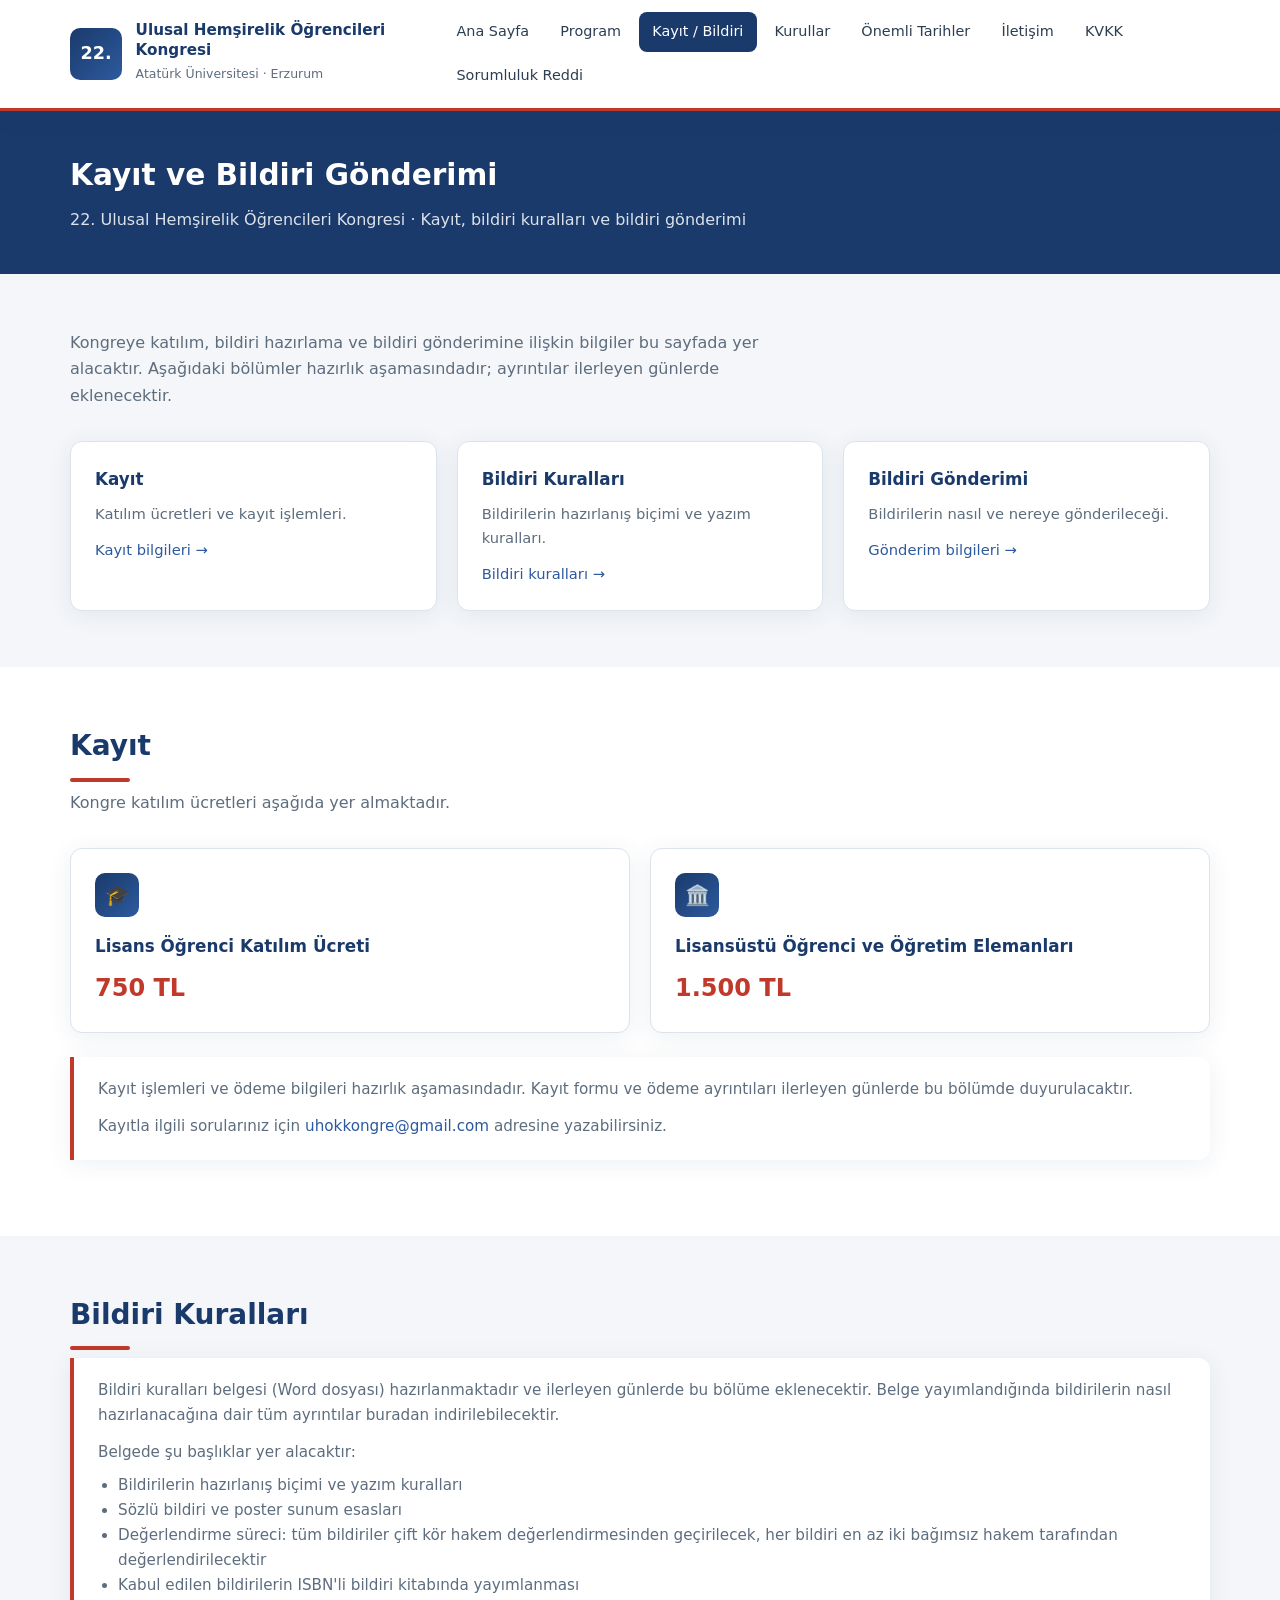
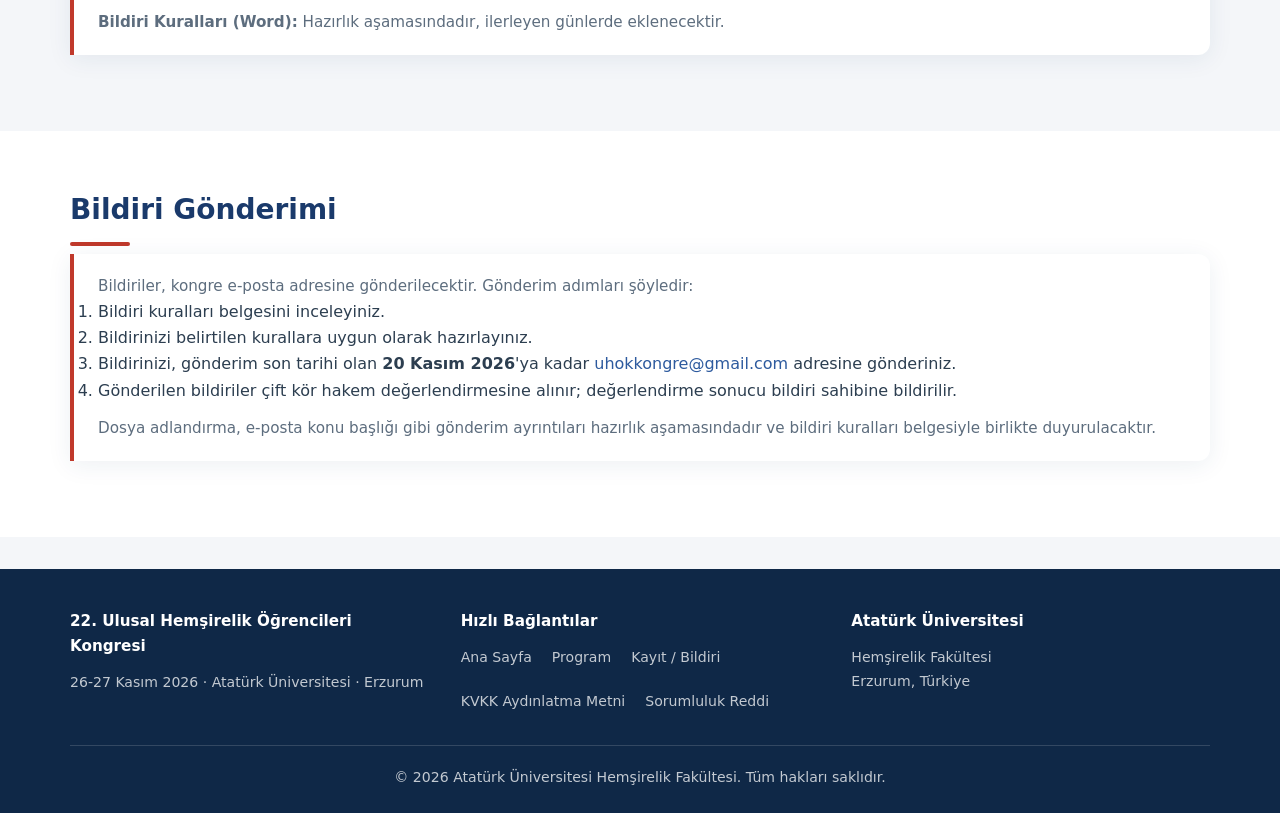
==== 22-ulusal-ogrenci-hemsireler-kongresi/kayit-bildiri.html @ 5950f850 "Add files via upload" ====
<!DOCTYPE html>
<html lang="tr">
<head>
  <meta charset="UTF-8">
  <meta name="viewport" content="width=device-width, initial-scale=1.0">
  <meta name="description" content="22. Ulusal Hemşirelik Öğrencileri Kongresi kayıt, bildiri kuralları ve bildiri gönderimi bilgileri">
  <title>Kayıt ve Bildiri Gönderimi — 22. Ulusal Hemşirelik Öğrencileri Kongresi</title>
  <link rel="stylesheet" href="css/style.css">
</head>
<body>

  <header class="site-header">
    <div class="container header-inner">
      <a href="index.html" class="logo-block">
        <div class="logo-icon">22.</div>
        <div class="logo-text">
          <strong>Ulusal Hemşirelik Öğrencileri Kongresi</strong>
          <span>Atatürk Üniversitesi · Erzurum</span>
        </div>
      </a>
      <button class="menu-toggle" aria-label="Menü">☰</button>
      <nav class="main-nav">
        <ul>
          <li><a href="index.html">Ana Sayfa</a></li>
          <li><a href="program.html">Program</a></li>
          <li><a href="kayit-bildiri.html">Kayıt / Bildiri</a></li>
          <li><a href="kurullar.html">Kurullar</a></li>
          <li><a href="index.html#tarihler">Önemli Tarihler</a></li>
          <li><a href="index.html#iletisim">İletişim</a></li>
          <li><a href="kvkk.html">KVKK</a></li>
          <li><a href="sorumluluk-reddi.html">Sorumluluk Reddi</a></li>
        </ul>
      </nav>
    </div>
  </header>

  <div class="page-header">
    <div class="container">
      <h1>Kayıt ve Bildiri Gönderimi</h1>
      <p>22. Ulusal Hemşirelik Öğrencileri Kongresi · Kayıt, bildiri kuralları ve bildiri gönderimi</p>
    </div>
  </div>

  <section>
    <div class="container">
      <p class="section-lead">
        Kongreye katılım, bildiri hazırlama ve bildiri gönderimine ilişkin bilgiler bu sayfada yer alacaktır. Aşağıdaki bölümler hazırlık aşamasındadır; ayrıntılar ilerleyen günlerde eklenecektir.
      </p>
      <div class="cards-grid">
        <div class="card">
          <h3>Kayıt</h3>
          <p>Katılım ücretleri ve kayıt işlemleri.</p>
          <p style="margin-top: 0.75rem;"><a href="#kayit">Kayıt bilgileri →</a></p>
        </div>
        <div class="card">
          <h3>Bildiri Kuralları</h3>
          <p>Bildirilerin hazırlanış biçimi ve yazım kuralları.</p>
          <p style="margin-top: 0.75rem;"><a href="#bildiri-kurallari">Bildiri kuralları →</a></p>
        </div>
        <div class="card">
          <h3>Bildiri Gönderimi</h3>
          <p>Bildirilerin nasıl ve nereye gönderileceği.</p>
          <p style="margin-top: 0.75rem;"><a href="#bildiri-gonderimi">Gönderim bilgileri →</a></p>
        </div>
      </div>
    </div>
  </section>

  <section id="kayit" class="bg-white">
    <div class="container">
      <h2 class="section-title">Kayıt</h2>
      <p class="section-lead">Kongre katılım ücretleri aşağıda yer almaktadır.</p>
      <div class="cards-grid">
        <div class="card">
          <div class="card-icon">🎓</div>
          <h3>Lisans Öğrenci Katılım Ücreti</h3>
          <p><strong style="color: var(--accent); font-size: 1.5rem;">750 TL</strong></p>
        </div>
        <div class="card">
          <div class="card-icon">🏛️</div>
          <h3>Lisansüstü Öğrenci ve Öğretim Elemanları</h3>
          <p><strong style="color: var(--accent); font-size: 1.5rem;">1.500 TL</strong></p>
        </div>
      </div>
      <div class="info-box" style="margin-top: 1.5rem;">
        <p>
          Kayıt işlemleri ve ödeme bilgileri hazırlık aşamasındadır. Kayıt formu ve ödeme ayrıntıları ilerleyen günlerde bu bölümde duyurulacaktır.
        </p>
        <p style="margin-top: 0.75rem;">
          Kayıtla ilgili sorularınız için <a href="mailto:uhokkongre@gmail.com">uhokkongre@gmail.com</a> adresine yazabilirsiniz.
        </p>
      </div>
    </div>
  </section>

  <section id="bildiri-kurallari">
    <div class="container">
      <h2 class="section-title">Bildiri Kuralları</h2>
      <div class="info-box">
        <p>
          Bildiri kuralları belgesi (Word dosyası) hazırlanmaktadır ve ilerleyen günlerde bu bölüme eklenecektir. Belge yayımlandığında bildirilerin nasıl hazırlanacağına dair tüm ayrıntılar buradan indirilebilecektir.
        </p>
        <p style="margin-top: 0.75rem;">Belgede şu başlıklar yer alacaktır:</p>
        <ul>
          <li>Bildirilerin hazırlanış biçimi ve yazım kuralları</li>
          <li>Sözlü bildiri ve poster sunum esasları</li>
          <li>Değerlendirme süreci: tüm bildiriler çift kör hakem değerlendirmesinden geçirilecek, her bildiri en az iki bağımsız hakem tarafından değerlendirilecektir</li>
          <li>Kabul edilen bildirilerin ISBN'li bildiri kitabında yayımlanması</li>
        </ul>
        <p style="margin-top: 0.75rem;"><strong>Bildiri Kuralları (Word):</strong> Hazırlık aşamasındadır, ilerleyen günlerde eklenecektir.</p>
      </div>
    </div>
  </section>

  <section id="bildiri-gonderimi" class="bg-white">
    <div class="container">
      <h2 class="section-title">Bildiri Gönderimi</h2>
      <div class="info-box">
        <p>Bildiriler, kongre e-posta adresine gönderilecektir. Gönderim adımları şöyledir:</p>
        <ol>
          <li>Bildiri kuralları belgesini inceleyiniz.</li>
          <li>Bildirinizi belirtilen kurallara uygun olarak hazırlayınız.</li>
          <li>Bildirinizi, gönderim son tarihi olan <strong>20 Kasım 2026</strong>'ya kadar <a href="mailto:uhokkongre@gmail.com">uhokkongre@gmail.com</a> adresine gönderiniz.</li>
          <li>Gönderilen bildiriler çift kör hakem değerlendirmesine alınır; değerlendirme sonucu bildiri sahibine bildirilir.</li>
        </ol>
        <p style="margin-top: 0.75rem;">
          Dosya adlandırma, e-posta konu başlığı gibi gönderim ayrıntıları hazırlık aşamasındadır ve bildiri kuralları belgesiyle birlikte duyurulacaktır.
        </p>
      </div>
    </div>
  </section>

  <footer class="site-footer">
    <div class="container">
      <div class="footer-grid">
        <div>
          <h4>22. Ulusal Hemşirelik Öğrencileri Kongresi</h4>
          <p>26-27 Kasım 2026 · Atatürk Üniversitesi · Erzurum</p>
        </div>
        <div>
          <h4>Hızlı Bağlantılar</h4>
          <div class="footer-links">
            <a href="index.html">Ana Sayfa</a>
            <a href="program.html">Program</a>
            <a href="kayit-bildiri.html">Kayıt / Bildiri</a>
            <a href="kvkk.html">KVKK Aydınlatma Metni</a>
            <a href="sorumluluk-reddi.html">Sorumluluk Reddi</a>
          </div>
        </div>
        <div>
          <h4>Atatürk Üniversitesi</h4>
          <p>Hemşirelik Fakültesi</p>
          <p>Erzurum, Türkiye</p>
        </div>
      </div>
      <div class="footer-bottom">
        <p>&copy; 2026 Atatürk Üniversitesi Hemşirelik Fakültesi. Tüm hakları saklıdır.</p>
      </div>
    </div>
  </footer>

  <script src="js/main.js"></script>
</body>
</html>
---- 22-ulusal-ogrenci-hemsireler-kongresi/css/style.css ----
:root {
  --primary: #1a3a6b;
  --primary-light: #2d5a9e;
  --accent: #c0392b;
  --accent-soft: #e74c3c;
  --bg: #f4f6f9;
  --white: #ffffff;
  --text: #2c3e50;
  --text-muted: #5d6d7e;
  --border: #dde3ea;
  --shadow: 0 4px 24px rgba(26, 58, 107, 0.08);
  --radius: 12px;
  --font: "Segoe UI", system-ui, -apple-system, sans-serif;
}

*,
*::before,
*::after {
  box-sizing: border-box;
  margin: 0;
  padding: 0;
}

html {
  scroll-behavior: smooth;
}

body {
  font-family: var(--font);
  color: var(--text);
  background: var(--bg);
  line-height: 1.65;
}

a {
  color: var(--primary-light);
  text-decoration: none;
}

a:hover {
  text-decoration: underline;
}

img {
  max-width: 100%;
  height: auto;
}

.container {
  width: min(1140px, 92%);
  margin: 0 auto;
}

/* Header */
.site-header {
  background: var(--white);
  border-bottom: 3px solid var(--accent);
  position: sticky;
  top: 0;
  z-index: 100;
  box-shadow: var(--shadow);
}

.header-inner {
  display: flex;
  align-items: center;
  justify-content: space-between;
  padding: 0.75rem 0;
  gap: 1rem;
}

.logo-block {
  display: flex;
  align-items: center;
  gap: 0.85rem;
  text-decoration: none;
  color: inherit;
}

.logo-block:hover {
  text-decoration: none;
}

.logo-icon {
  width: 52px;
  height: 52px;
  background: linear-gradient(135deg, var(--primary), var(--primary-light));
  border-radius: 10px;
  display: flex;
  align-items: center;
  justify-content: center;
  color: white;
  font-weight: 800;
  font-size: 1.1rem;
  flex-shrink: 0;
}

.logo-text strong {
  display: block;
  font-size: 0.95rem;
  color: var(--primary);
  line-height: 1.3;
}

.logo-text span {
  font-size: 0.78rem;
  color: var(--text-muted);
}

.main-nav ul {
  display: flex;
  list-style: none;
  gap: 0.25rem;
  flex-wrap: wrap;
}

.main-nav a {
  display: block;
  padding: 0.5rem 0.85rem;
  color: var(--text);
  font-size: 0.9rem;
  font-weight: 500;
  border-radius: 8px;
  text-decoration: none;
  transition: background 0.2s, color 0.2s;
}

.main-nav a:hover,
.main-nav a.active {
  background: var(--primary);
  color: var(--white);
  text-decoration: none;
}

.menu-toggle {
  display: none;
  background: none;
  border: 2px solid var(--primary);
  color: var(--primary);
  padding: 0.4rem 0.75rem;
  border-radius: 8px;
  cursor: pointer;
  font-size: 1.1rem;
}

/* Hero */
.hero {
  background: linear-gradient(135deg, var(--primary) 0%, #0f2847 60%, var(--primary-light) 100%);
  color: var(--white);
  padding: 4rem 0 3.5rem;
  position: relative;
  overflow: hidden;
}

.hero::after {
  content: "";
  position: absolute;
  inset: 0;
  background: url("data:image/svg+xml,%3Csvg width='60' height='60' viewBox='0 0 60 60' xmlns='http://www.w3.org/2000/svg'%3E%3Cg fill='none' fill-rule='evenodd'%3E%3Cg fill='%23ffffff' fill-opacity='0.04'%3E%3Cpath d='M36 34v-4h-2v4h-4v2h4v4h2v-4h4v-2h-4zm0-30V0h-2v4h-4v2h4v4h2V6h4V4h-4zM6 34v-4H4v4H0v2h4v4h2v-4h4v-2H6zM6 4V0H4v4H0v2h4v4h2V6h4V4H6z'/%3E%3C/g%3E%3C/g%3E%3C/svg%3E");
  pointer-events: none;
}

.hero .container {
  position: relative;
  z-index: 1;
}

.hero-badge {
  display: inline-block;
  background: rgba(255, 255, 255, 0.15);
  border: 1px solid rgba(255, 255, 255, 0.3);
  padding: 0.35rem 1rem;
  border-radius: 999px;
  font-size: 0.85rem;
  margin-bottom: 1.25rem;
}

.hero h1 {
  font-size: clamp(1.75rem, 4vw, 2.75rem);
  line-height: 1.25;
  margin-bottom: 1rem;
  max-width: 800px;
}

.hero-sub {
  font-size: 1.05rem;
  opacity: 0.92;
  max-width: 680px;
  margin-bottom: 2rem;
}

.hero-meta {
  display: flex;
  flex-wrap: wrap;
  gap: 1rem;
}

.hero-meta-item {
  background: rgba(255, 255, 255, 0.12);
  border: 1px solid rgba(255, 255, 255, 0.2);
  padding: 0.85rem 1.25rem;
  border-radius: var(--radius);
  min-width: 180px;
}

.hero-meta-item strong {
  display: block;
  font-size: 0.75rem;
  text-transform: uppercase;
  letter-spacing: 0.05em;
  opacity: 0.8;
  margin-bottom: 0.25rem;
}

.hero-meta-item span {
  font-size: 1rem;
  font-weight: 600;
}

/* Sections */
section {
  padding: 3.5rem 0;
}

.section-title {
  font-size: 1.75rem;
  color: var(--primary);
  margin-bottom: 0.5rem;
}

.section-title::after {
  content: "";
  display: block;
  width: 60px;
  height: 4px;
  background: var(--accent);
  border-radius: 2px;
  margin-top: 0.5rem;
}

.section-lead {
  color: var(--text-muted);
  margin-bottom: 2rem;
  max-width: 720px;
}

.bg-white {
  background: var(--white);
}

/* Cards grid */
.cards-grid {
  display: grid;
  grid-template-columns: repeat(auto-fit, minmax(260px, 1fr));
  gap: 1.25rem;
}

.card {
  background: var(--white);
  border: 1px solid var(--border);
  border-radius: var(--radius);
  padding: 1.5rem;
  box-shadow: var(--shadow);
  transition: transform 0.2s, box-shadow 0.2s;
}

.card:hover {
  transform: translateY(-3px);
  box-shadow: 0 8px 32px rgba(26, 58, 107, 0.12);
}

.card-icon {
  width: 44px;
  height: 44px;
  background: linear-gradient(135deg, var(--primary), var(--primary-light));
  border-radius: 10px;
  display: flex;
  align-items: center;
  justify-content: center;
  color: white;
  font-size: 1.25rem;
  margin-bottom: 1rem;
}

.card h3 {
  font-size: 1.05rem;
  color: var(--primary);
  margin-bottom: 0.5rem;
}

.card p {
  font-size: 0.92rem;
  color: var(--text-muted);
}

/* Info boxes */
.info-box {
  background: var(--white);
  border-left: 4px solid var(--accent);
  padding: 1.25rem 1.5rem;
  border-radius: 0 var(--radius) var(--radius) 0;
  box-shadow: var(--shadow);
  margin-bottom: 1.25rem;
}

.info-box h3 {
  color: var(--primary);
  font-size: 1.05rem;
  margin-bottom: 0.5rem;
}

.info-box p,
.info-box ul {
  color: var(--text-muted);
  font-size: 0.95rem;
}

.info-box ul {
  padding-left: 1.25rem;
  margin-top: 0.5rem;
}

/* Timeline / dates */
.dates-grid {
  display: grid;
  grid-template-columns: repeat(auto-fit, minmax(220px, 1fr));
  gap: 1rem;
}

.date-card {
  text-align: center;
  background: var(--white);
  border: 2px solid var(--border);
  border-radius: var(--radius);
  padding: 1.5rem 1rem;
}

.date-card .day {
  font-size: 2rem;
  font-weight: 800;
  color: var(--accent);
  line-height: 1;
}

.date-card .month {
  font-size: 0.9rem;
  color: var(--primary);
  font-weight: 600;
  text-transform: uppercase;
  margin: 0.25rem 0;
}

.date-card .label {
  font-size: 0.85rem;
  color: var(--text-muted);
}

/* Committee table */
.table-wrap {
  overflow-x: auto;
  background: var(--white);
  border-radius: var(--radius);
  box-shadow: var(--shadow);
  border: 1px solid var(--border);
}

table {
  width: 100%;
  border-collapse: collapse;
  font-size: 0.92rem;
}

thead {
  background: var(--primary);
  color: var(--white);
}

th,
td {
  padding: 0.85rem 1rem;
  text-align: left;
  border-bottom: 1px solid var(--border);
}

tbody tr:hover {
  background: #f0f4f8;
}

tbody tr:last-child td {
  border-bottom: none;
}

.committee-group {
  margin-bottom: 2.5rem;
}

.committee-group h3 {
  color: var(--primary);
  font-size: 1.2rem;
  margin-bottom: 1rem;
  padding-bottom: 0.5rem;
  border-bottom: 2px solid var(--accent);
}

/* Contact */
.contact-grid {
  display: grid;
  grid-template-columns: repeat(auto-fit, minmax(280px, 1fr));
  gap: 1.5rem;
}

.contact-card {
  background: var(--white);
  padding: 1.75rem;
  border-radius: var(--radius);
  box-shadow: var(--shadow);
  border: 1px solid var(--border);
}

.contact-card h3 {
  color: var(--primary);
  margin-bottom: 1rem;
}

.contact-card p {
  font-size: 0.95rem;
  color: var(--text-muted);
  margin-bottom: 0.5rem;
}

.contact-card a {
  font-weight: 600;
}

/* Legal pages */
.legal-content {
  background: var(--white);
  padding: 2.5rem;
  border-radius: var(--radius);
  box-shadow: var(--shadow);
  border: 1px solid var(--border);
}

.legal-content h2 {
  color: var(--primary);
  font-size: 1.35rem;
  margin: 1.75rem 0 0.75rem;
}

.legal-content h2:first-child {
  margin-top: 0;
}

.legal-content p,
.legal-content li {
  color: var(--text-muted);
  font-size: 0.95rem;
  margin-bottom: 0.75rem;
}

.legal-content ul {
  padding-left: 1.5rem;
  margin-bottom: 1rem;
}

.page-header {
  background: var(--primary);
  color: var(--white);
  padding: 2.5rem 0;
}

.page-header h1 {
  font-size: 1.85rem;
}

.page-header p {
  opacity: 0.85;
  margin-top: 0.5rem;
}

/* Footer */
.site-footer {
  background: #0f2847;
  color: rgba(255, 255, 255, 0.85);
  padding: 2.5rem 0 1.5rem;
  margin-top: 2rem;
}

.footer-grid {
  display: grid;
  grid-template-columns: repeat(auto-fit, minmax(220px, 1fr));
  gap: 2rem;
  margin-bottom: 2rem;
}

.site-footer h4 {
  color: var(--white);
  font-size: 0.95rem;
  margin-bottom: 0.75rem;
}

.site-footer p,
.site-footer a {
  font-size: 0.88rem;
  color: rgba(255, 255, 255, 0.75);
}

.site-footer a:hover {
  color: var(--white);
}

.footer-bottom {
  border-top: 1px solid rgba(255, 255, 255, 0.15);
  padding-top: 1.25rem;
  text-align: center;
  font-size: 0.82rem;
  color: rgba(255, 255, 255, 0.55);
}

.footer-links {
  display: flex;
  gap: 1.25rem;
  flex-wrap: wrap;
  margin-top: 0.5rem;
}

/* Responsive */
@media (max-width: 768px) {
  .menu-toggle {
    display: block;
  }

  .main-nav {
    display: none;
    position: absolute;
    top: 100%;
    left: 0;
    right: 0;
    background: var(--white);
    border-bottom: 2px solid var(--accent);
    padding: 0.75rem 1rem;
    box-shadow: var(--shadow);
  }

  .main-nav.open {
    display: block;
  }

  .main-nav ul {
    flex-direction: column;
  }

  .site-header .container {
    position: relative;
  }

  .hero {
    padding: 2.5rem 0 2rem;
  }

  .legal-content {
    padding: 1.5rem;
  }
}
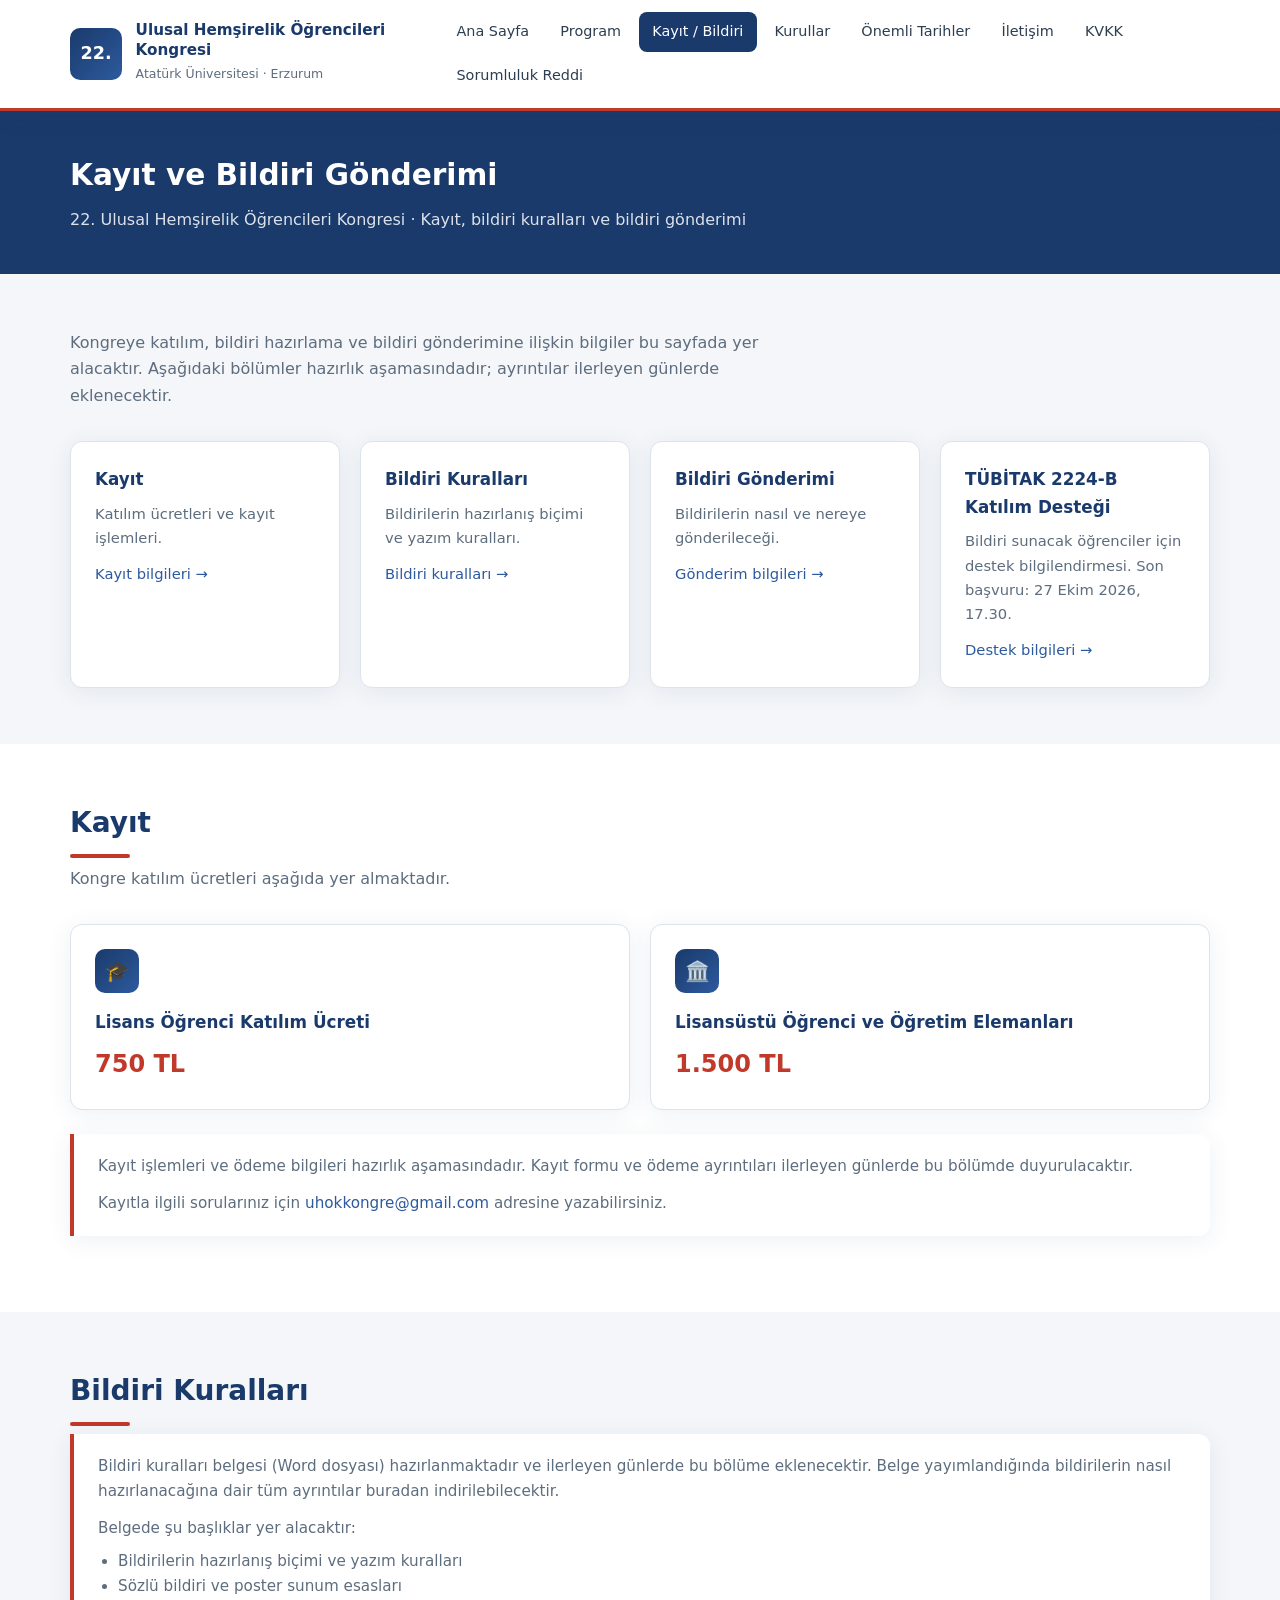
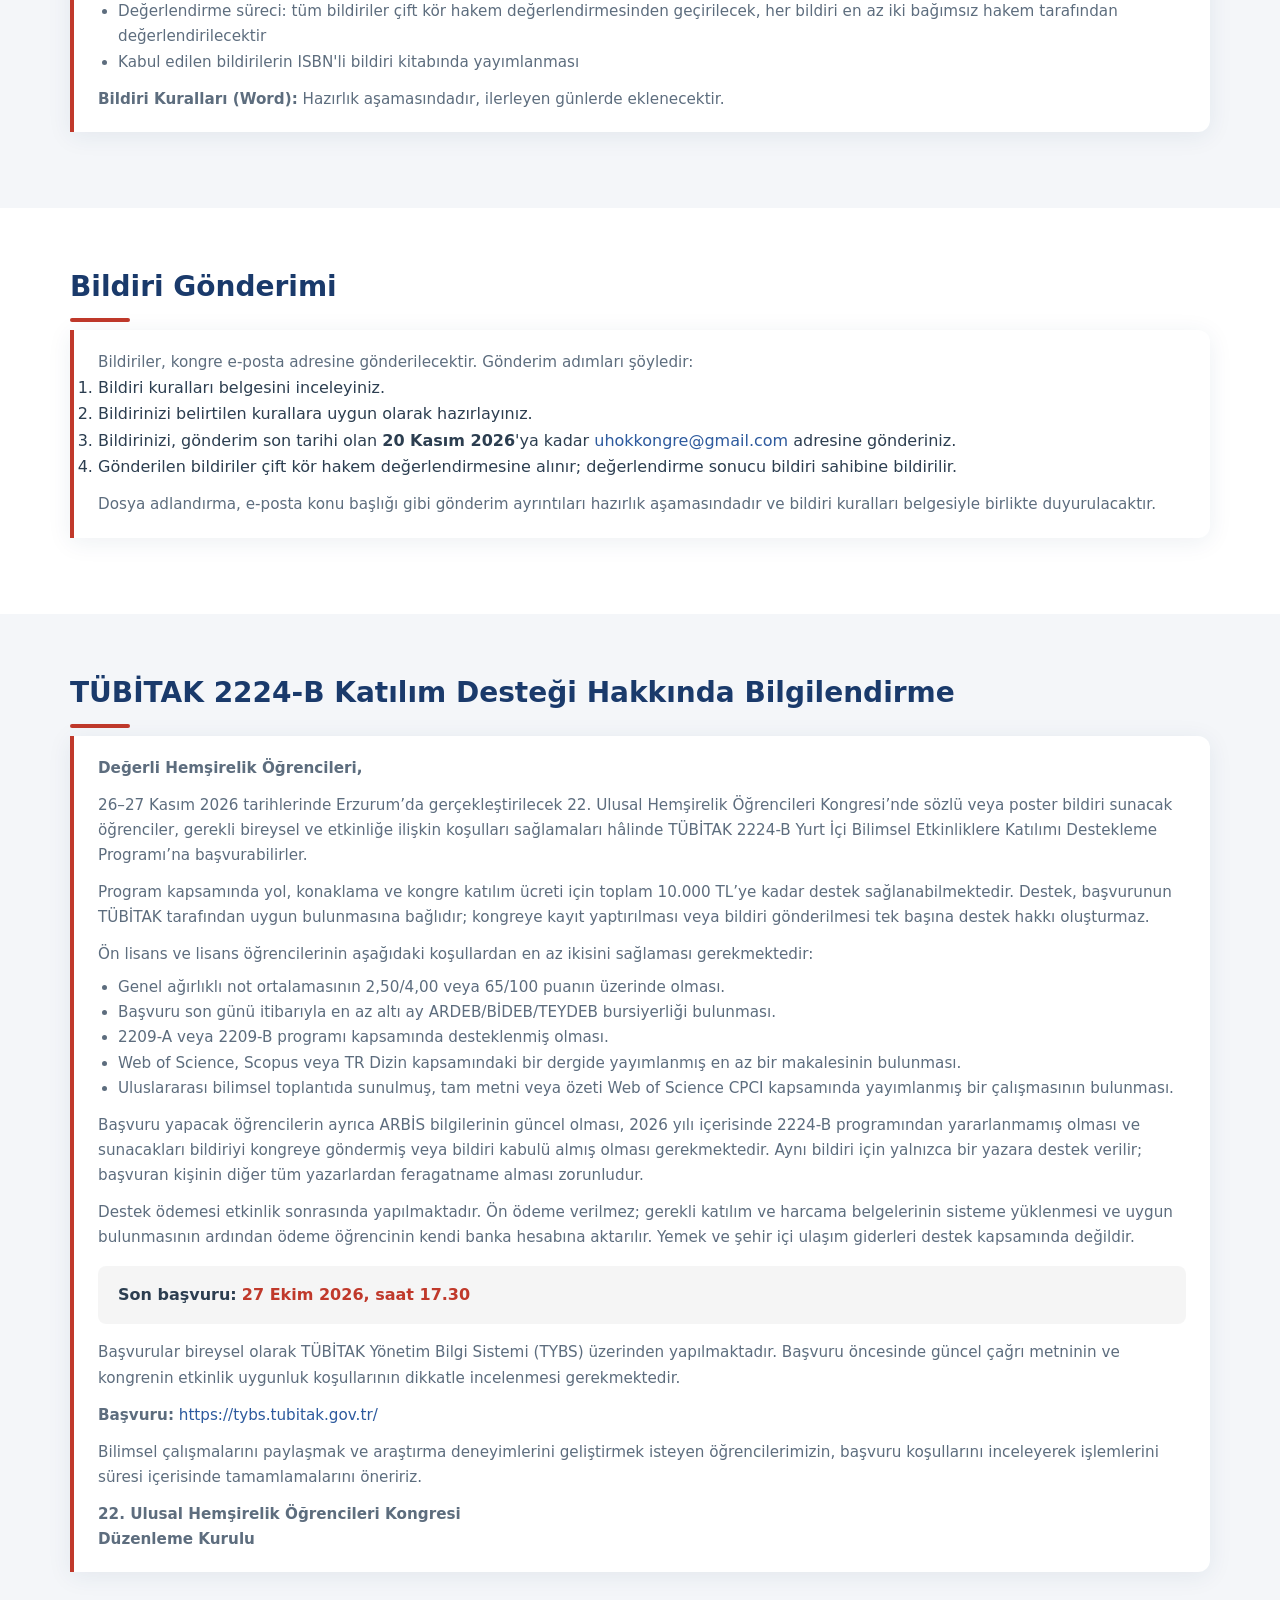
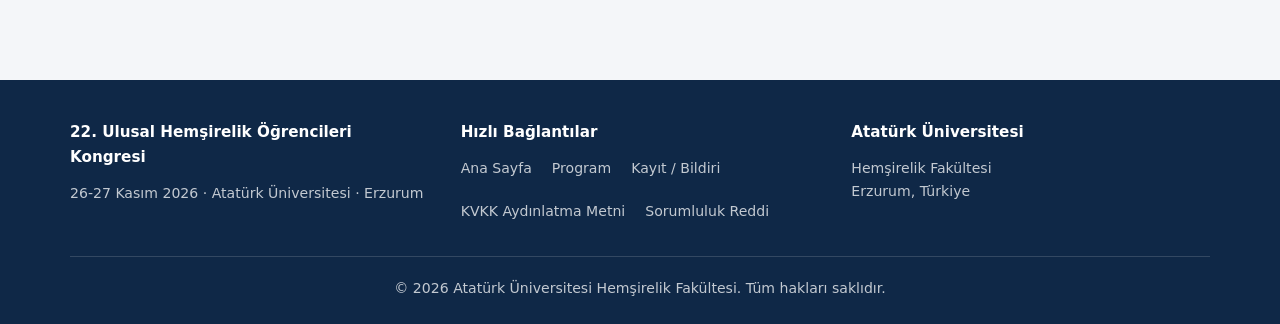
==== commit f4127d80: "Add files via upload" ====
--- a/22-ulusal-ogrenci-hemsireler-kongresi/kayit-bildiri.html
+++ b/22-ulusal-ogrenci-hemsireler-kongresi/kayit-bildiri.html
@@ -62,6 +62,11 @@
           <p>Bildirilerin nasıl ve nereye gönderileceği.</p>
           <p style="margin-top: 0.75rem;"><a href="#bildiri-gonderimi">Gönderim bilgileri →</a></p>
         </div>
+        <div class="card">
+          <h3>TÜBİTAK 2224-B Katılım Desteği</h3>
+          <p>Bildiri sunacak öğrenciler için destek bilgilendirmesi. Son başvuru: 27 Ekim 2026, 17.30.</p>
+          <p style="margin-top: 0.75rem;"><a href="#tubitak-2224b">Destek bilgileri →</a></p>
+        </div>
       </div>
     </div>
   </section>
@@ -130,6 +135,50 @@
     </div>
   </section>
 
+  <section id="tubitak-2224b">
+    <div class="container">
+      <h2 class="section-title">TÜBİTAK 2224-B Katılım Desteği Hakkında Bilgilendirme</h2>
+      <div class="info-box">
+        <p><strong>Değerli Hemşirelik Öğrencileri,</strong></p>
+        <p style="margin-top: 0.75rem;">
+          26–27 Kasım 2026 tarihlerinde Erzurum’da gerçekleştirilecek 22. Ulusal Hemşirelik Öğrencileri Kongresi’nde sözlü veya poster bildiri sunacak öğrenciler, gerekli bireysel ve etkinliğe ilişkin koşulları sağlamaları hâlinde TÜBİTAK 2224-B Yurt İçi Bilimsel Etkinliklere Katılımı Destekleme Programı’na başvurabilirler.
+        </p>
+        <p style="margin-top: 0.75rem;">
+          Program kapsamında yol, konaklama ve kongre katılım ücreti için toplam 10.000 TL’ye kadar destek sağlanabilmektedir. Destek, başvurunun TÜBİTAK tarafından uygun bulunmasına bağlıdır; kongreye kayıt yaptırılması veya bildiri gönderilmesi tek başına destek hakkı oluşturmaz.
+        </p>
+        <p style="margin-top: 0.75rem;">Ön lisans ve lisans öğrencilerinin aşağıdaki koşullardan en az ikisini sağlaması gerekmektedir:</p>
+        <ul>
+          <li>Genel ağırlıklı not ortalamasının 2,50/4,00 veya 65/100 puanın üzerinde olması.</li>
+          <li>Başvuru son günü itibarıyla en az altı ay ARDEB/BİDEB/TEYDEB bursiyerliği bulunması.</li>
+          <li>2209-A veya 2209-B programı kapsamında desteklenmiş olması.</li>
+          <li>Web of Science, Scopus veya TR Dizin kapsamındaki bir dergide yayımlanmış en az bir makalesinin bulunması.</li>
+          <li>Uluslararası bilimsel toplantıda sunulmuş, tam metni veya özeti Web of Science CPCI kapsamında yayımlanmış bir çalışmasının bulunması.</li>
+        </ul>
+        <p style="margin-top: 0.75rem;">
+          Başvuru yapacak öğrencilerin ayrıca ARBİS bilgilerinin güncel olması, 2026 yılı içerisinde 2224-B programından yararlanmamış olması ve sunacakları bildiriyi kongreye göndermiş veya bildiri kabulü almış olması gerekmektedir. Aynı bildiri için yalnızca bir yazara destek verilir; başvuran kişinin diğer tüm yazarlardan feragatname alması zorunludur.
+        </p>
+        <p style="margin-top: 0.75rem;">
+          Destek ödemesi etkinlik sonrasında yapılmaktadır. Ön ödeme verilmez; gerekli katılım ve harcama belgelerinin sisteme yüklenmesi ve uygun bulunmasının ardından ödeme öğrencinin kendi banka hesabına aktarılır. Yemek ve şehir içi ulaşım giderleri destek kapsamında değildir.
+        </p>
+        <div style="background: rgba(0,0,0,0.04); border-radius: 8px; padding: 1rem 1.25rem; margin-top: 1rem;">
+          <strong>Son başvuru:</strong> <span style="font-weight: 700; color: var(--accent);">27 Ekim 2026, saat 17.30</span>
+        </div>
+        <p style="margin-top: 1rem;">
+          Başvurular bireysel olarak TÜBİTAK Yönetim Bilgi Sistemi (TYBS) üzerinden yapılmaktadır. Başvuru öncesinde güncel çağrı metninin ve kongrenin etkinlik uygunluk koşullarının dikkatle incelenmesi gerekmektedir.
+        </p>
+        <p style="margin-top: 0.75rem;">
+          <strong>Başvuru:</strong> <a href="https://tybs.tubitak.gov.tr/" target="_blank" rel="noopener">https://tybs.tubitak.gov.tr/</a>
+        </p>
+        <p style="margin-top: 0.75rem;">
+          Bilimsel çalışmalarını paylaşmak ve araştırma deneyimlerini geliştirmek isteyen öğrencilerimizin, başvuru koşullarını inceleyerek işlemlerini süresi içerisinde tamamlamalarını öneririz.
+        </p>
+        <p style="margin-top: 0.75rem;">
+          <strong>22. Ulusal Hemşirelik Öğrencileri Kongresi<br>Düzenleme Kurulu</strong>
+        </p>
+      </div>
+    </div>
+  </section>
+
   <footer class="site-footer">
     <div class="container">
       <div class="footer-grid">
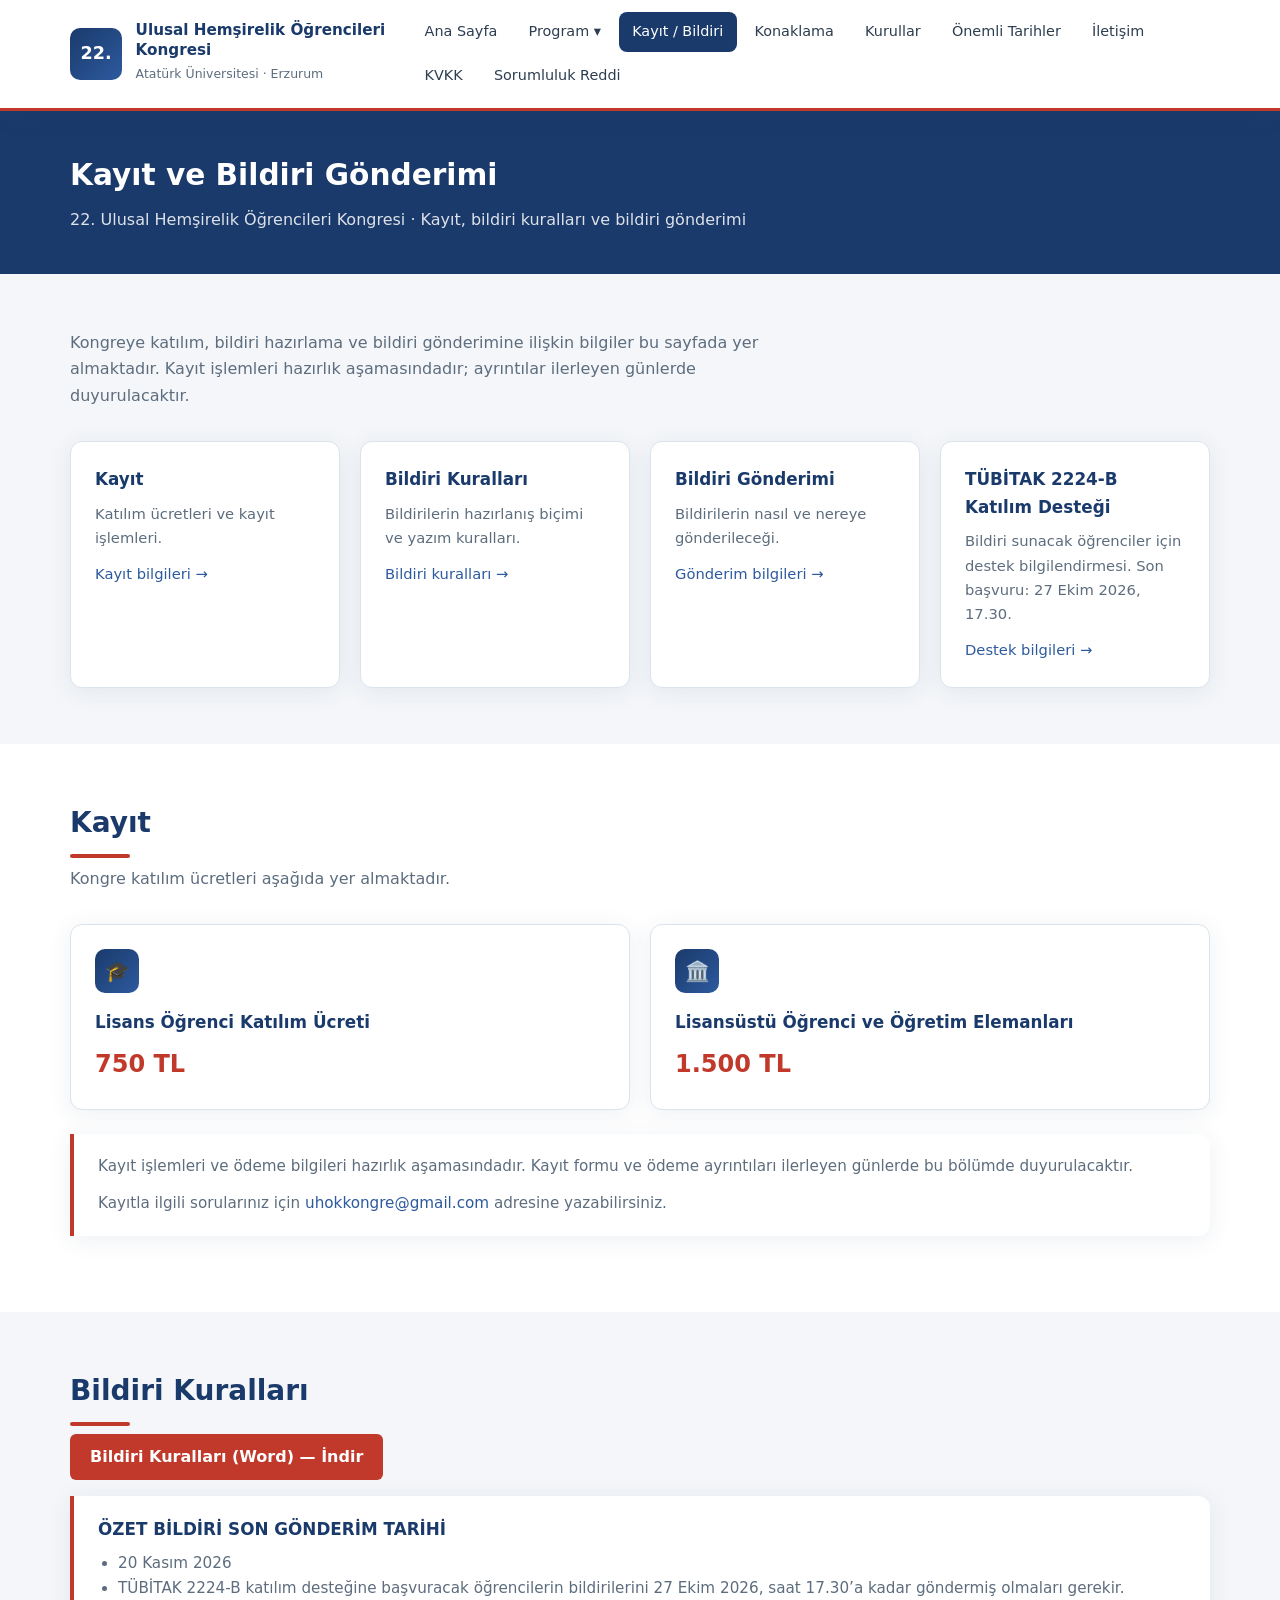
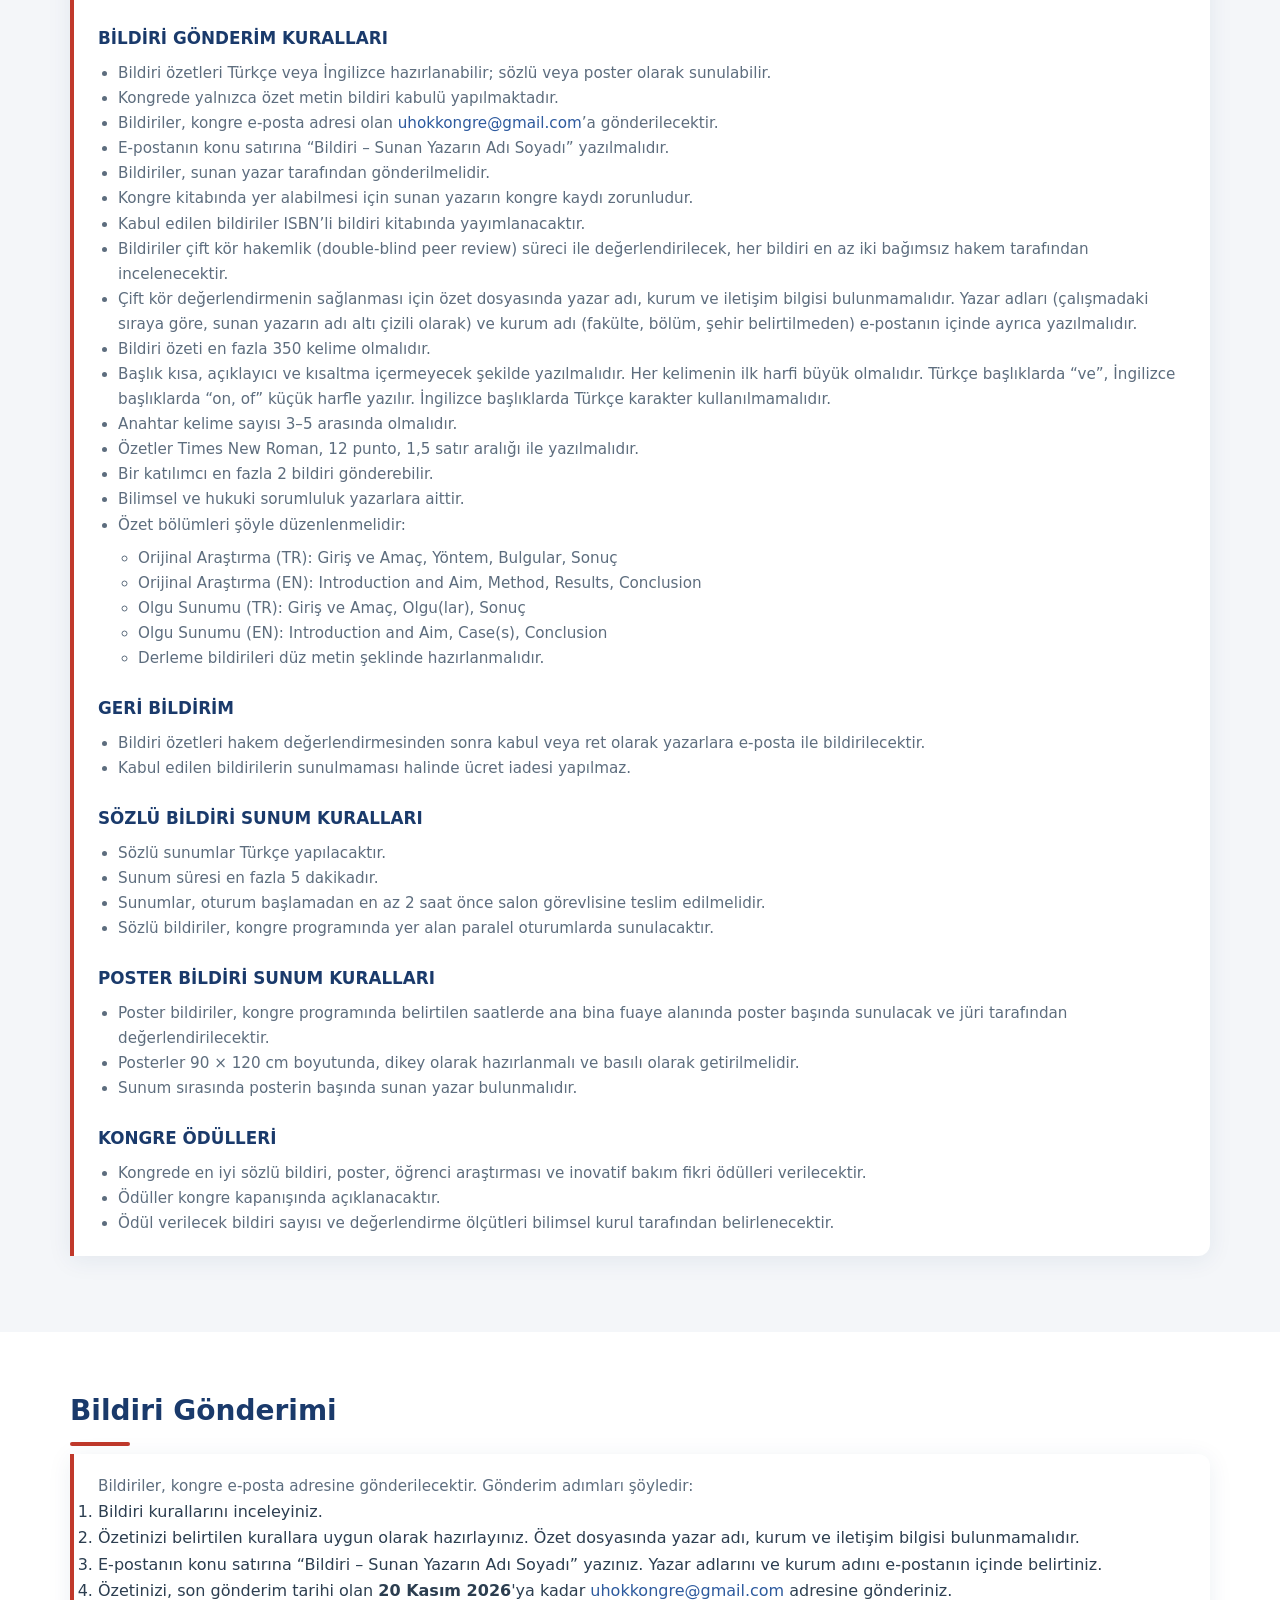
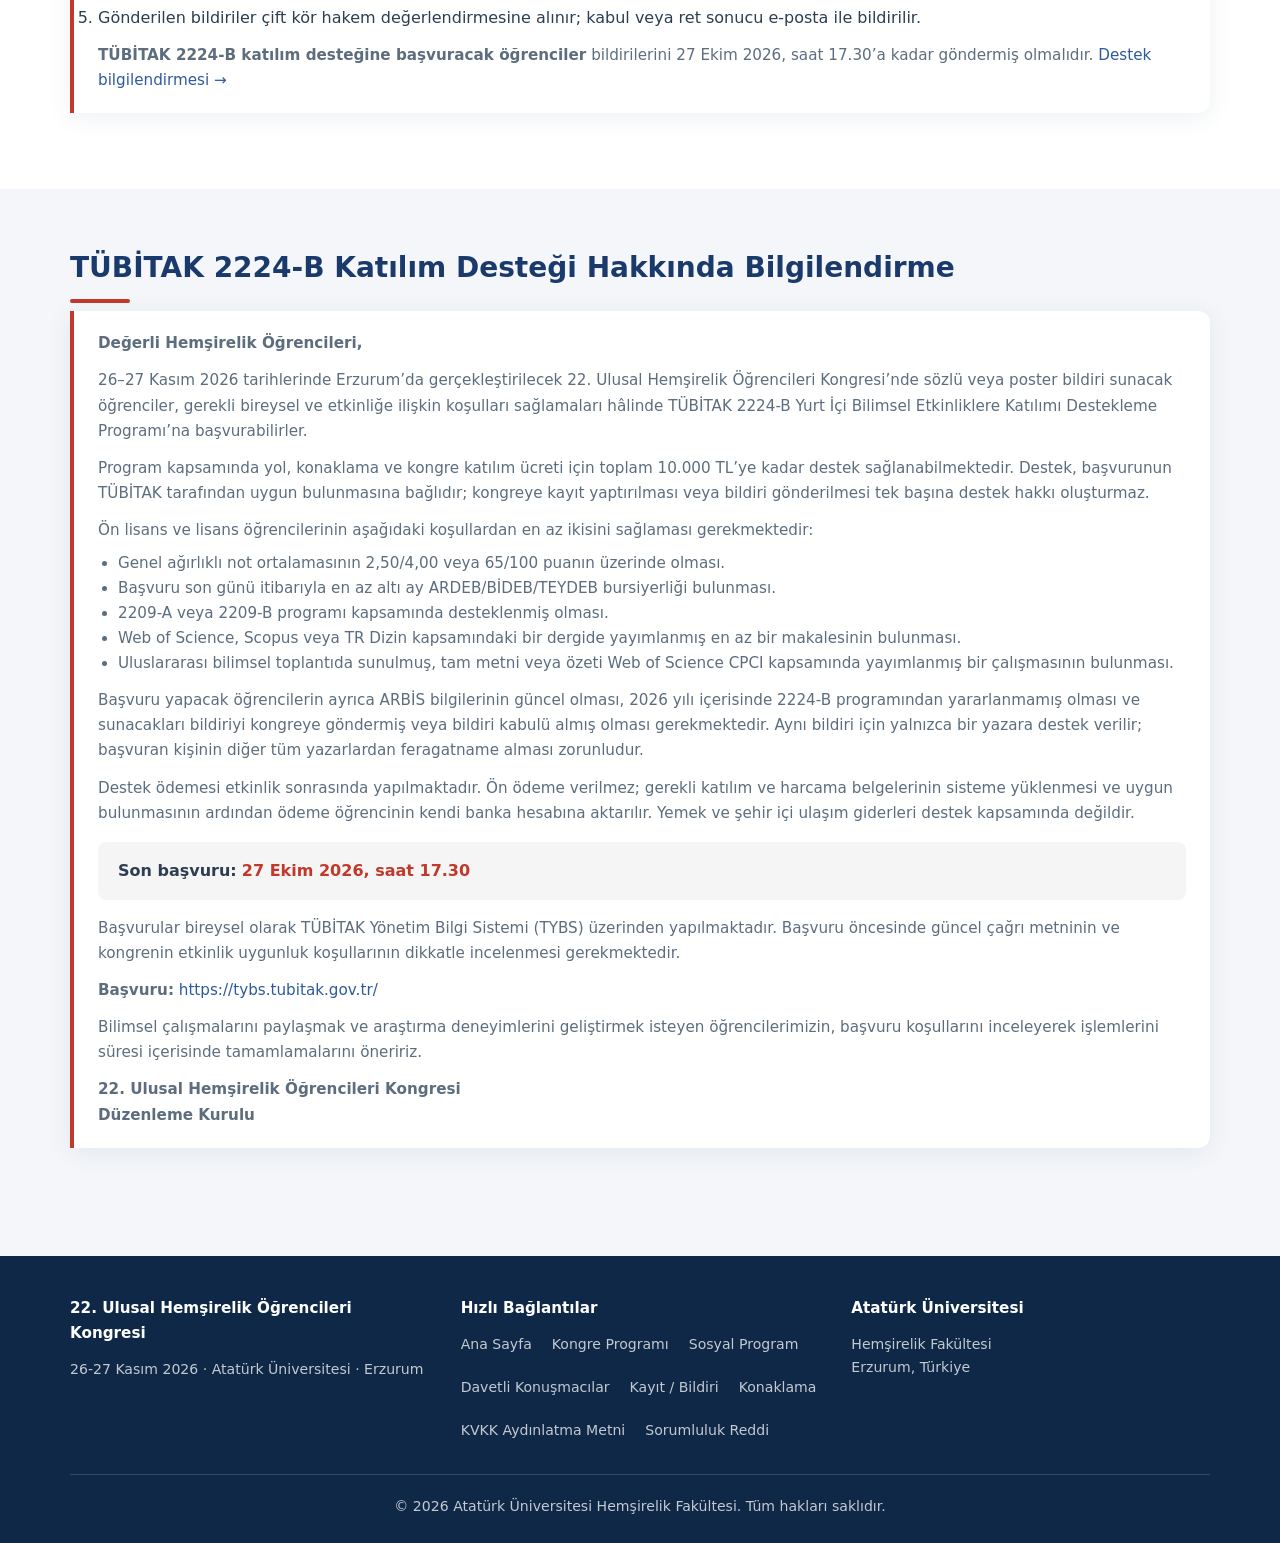
==== commit 57505a68: "Add files via upload" ====
--- a/22-ulusal-ogrenci-hemsireler-kongresi/kayit-bildiri.html
+++ b/22-ulusal-ogrenci-hemsireler-kongresi/kayit-bildiri.html
@@ -6,6 +6,15 @@
   <meta name="description" content="22. Ulusal Hemşirelik Öğrencileri Kongresi kayıt, bildiri kuralları ve bildiri gönderimi bilgileri">
   <title>Kayıt ve Bildiri Gönderimi — 22. Ulusal Hemşirelik Öğrencileri Kongresi</title>
   <link rel="stylesheet" href="css/style.css">
+  <style>
+    .main-nav li.has-sub { position: relative; }
+    .main-nav .submenu { display: none; position: absolute; top: 100%; left: 0; min-width: 260px; margin: 0; padding: 0.5rem 0; list-style: none; background: #fff; border-radius: 12px; box-shadow: 0 8px 24px rgba(0,0,0,0.18); z-index: 100; flex-direction: column; }
+    .main-nav li.has-sub:hover > .submenu, .main-nav li.has-sub:focus-within > .submenu { display: flex; }
+    .main-nav .submenu li { display: block; border: 0; margin: 0; }
+    .main-nav .submenu a { display: block; padding: 0.65rem 1.25rem; color: #555 !important; white-space: normal; }
+    .main-nav .submenu a:hover { color: #1f2f5c !important; background: #f3f5f9; }
+    @media (max-width: 768px) { .main-nav .submenu { display: flex; position: static; box-shadow: none; background: transparent; padding: 0 0 0 1rem; } .main-nav .submenu a { color: inherit !important; } }
+  </style>
 </head>
 <body>
 
@@ -22,8 +31,15 @@
       <nav class="main-nav">
         <ul>
           <li><a href="index.html">Ana Sayfa</a></li>
-          <li><a href="program.html">Program</a></li>
+          <li class="has-sub"><a href="program.html">Program ▾</a>
+            <ul class="submenu">
+              <li><a href="program.html">Kongre Programı</a></li>
+              <li><a href="sosyal-program.html">Sosyal Program</a></li>
+              <li><a href="konusmacilar.html">Davetli Konuşmacılar ve Oturum Başkanları</a></li>
+            </ul>
+          </li>
           <li><a href="kayit-bildiri.html">Kayıt / Bildiri</a></li>
+          <li><a href="konaklama.html">Konaklama</a></li>
           <li><a href="kurullar.html">Kurullar</a></li>
           <li><a href="index.html#tarihler">Önemli Tarihler</a></li>
           <li><a href="index.html#iletisim">İletişim</a></li>
@@ -44,7 +60,7 @@
   <section>
     <div class="container">
       <p class="section-lead">
-        Kongreye katılım, bildiri hazırlama ve bildiri gönderimine ilişkin bilgiler bu sayfada yer alacaktır. Aşağıdaki bölümler hazırlık aşamasındadır; ayrıntılar ilerleyen günlerde eklenecektir.
+        Kongreye katılım, bildiri hazırlama ve bildiri gönderimine ilişkin bilgiler bu sayfada yer almaktadır. Kayıt işlemleri hazırlık aşamasındadır; ayrıntılar ilerleyen günlerde duyurulacaktır.
       </p>
       <div class="cards-grid">
         <div class="card">
@@ -101,18 +117,66 @@
   <section id="bildiri-kurallari">
     <div class="container">
       <h2 class="section-title">Bildiri Kuralları</h2>
+      <p style="margin-bottom: 1rem;">
+        <a href="Bildiri_Kurallari.docx" download style="display: inline-block; padding: 0.6rem 1.25rem; background: var(--accent); color: #fff; border-radius: 6px; text-decoration: none; font-weight: 600;">Bildiri Kuralları (Word) — İndir</a>
+      </p>
       <div class="info-box">
-        <p>
-          Bildiri kuralları belgesi (Word dosyası) hazırlanmaktadır ve ilerleyen günlerde bu bölüme eklenecektir. Belge yayımlandığında bildirilerin nasıl hazırlanacağına dair tüm ayrıntılar buradan indirilebilecektir.
-        </p>
-        <p style="margin-top: 0.75rem;">Belgede şu başlıklar yer alacaktır:</p>
-        <ul>
-          <li>Bildirilerin hazırlanış biçimi ve yazım kuralları</li>
-          <li>Sözlü bildiri ve poster sunum esasları</li>
-          <li>Değerlendirme süreci: tüm bildiriler çift kör hakem değerlendirmesinden geçirilecek, her bildiri en az iki bağımsız hakem tarafından değerlendirilecektir</li>
-          <li>Kabul edilen bildirilerin ISBN'li bildiri kitabında yayımlanması</li>
-        </ul>
-        <p style="margin-top: 0.75rem;"><strong>Bildiri Kuralları (Word):</strong> Hazırlık aşamasındadır, ilerleyen günlerde eklenecektir.</p>
+        <h3>ÖZET BİLDİRİ SON GÖNDERİM TARİHİ</h3>
+          <ul>
+            <li>20 Kasım 2026</li>
+            <li>TÜBİTAK 2224-B katılım desteğine başvuracak öğrencilerin bildirilerini 27 Ekim 2026, saat 17.30’a kadar göndermiş olmaları gerekir.</li>
+          </ul>
+        <h3 style="margin-top: 1.5rem;">BİLDİRİ GÖNDERİM KURALLARI</h3>
+          <ul>
+            <li>Bildiri özetleri Türkçe veya İngilizce hazırlanabilir; sözlü veya poster olarak sunulabilir.</li>
+            <li>Kongrede yalnızca özet metin bildiri kabulü yapılmaktadır.</li>
+            <li>Bildiriler, kongre e-posta adresi olan <a href="mailto:uhokkongre@gmail.com">uhokkongre@gmail.com</a>’a gönderilecektir.</li>
+            <li>E-postanın konu satırına “Bildiri – Sunan Yazarın Adı Soyadı” yazılmalıdır.</li>
+            <li>Bildiriler, sunan yazar tarafından gönderilmelidir.</li>
+            <li>Kongre kitabında yer alabilmesi için sunan yazarın kongre kaydı zorunludur.</li>
+            <li>Kabul edilen bildiriler ISBN’li bildiri kitabında yayımlanacaktır.</li>
+            <li>Bildiriler çift kör hakemlik (double-blind peer review) süreci ile değerlendirilecek, her bildiri en az iki bağımsız hakem tarafından incelenecektir.</li>
+            <li>Çift kör değerlendirmenin sağlanması için özet dosyasında yazar adı, kurum ve iletişim bilgisi bulunmamalıdır. Yazar adları (çalışmadaki sıraya göre, sunan yazarın adı altı çizili olarak) ve kurum adı (fakülte, bölüm, şehir belirtilmeden) e-postanın içinde ayrıca yazılmalıdır.</li>
+            <li>Bildiri özeti en fazla 350 kelime olmalıdır.</li>
+            <li>Başlık kısa, açıklayıcı ve kısaltma içermeyecek şekilde yazılmalıdır. Her kelimenin ilk harfi büyük olmalıdır. Türkçe başlıklarda “ve”, İngilizce başlıklarda “on, of” küçük harfle yazılır. İngilizce başlıklarda Türkçe karakter kullanılmamalıdır.</li>
+            <li>Anahtar kelime sayısı 3–5 arasında olmalıdır.</li>
+            <li>Özetler Times New Roman, 12 punto, 1,5 satır aralığı ile yazılmalıdır.</li>
+            <li>Bir katılımcı en fazla 2 bildiri gönderebilir.</li>
+            <li>Bilimsel ve hukuki sorumluluk yazarlara aittir.</li>
+            <li>Özet bölümleri şöyle düzenlenmelidir:
+            <ul>
+              <li>Orijinal Araştırma (TR): Giriş ve Amaç, Yöntem, Bulgular, Sonuç</li>
+              <li>Orijinal Araştırma (EN): Introduction and Aim, Method, Results, Conclusion</li>
+              <li>Olgu Sunumu (TR): Giriş ve Amaç, Olgu(lar), Sonuç</li>
+              <li>Olgu Sunumu (EN): Introduction and Aim, Case(s), Conclusion</li>
+              <li>Derleme bildirileri düz metin şeklinde hazırlanmalıdır.</li>
+            </ul>
+            </li>
+          </ul>
+        <h3 style="margin-top: 1.5rem;">GERİ BİLDİRİM</h3>
+          <ul>
+            <li>Bildiri özetleri hakem değerlendirmesinden sonra kabul veya ret olarak yazarlara e-posta ile bildirilecektir.</li>
+            <li>Kabul edilen bildirilerin sunulmaması halinde ücret iadesi yapılmaz.</li>
+          </ul>
+        <h3 style="margin-top: 1.5rem;">SÖZLÜ BİLDİRİ SUNUM KURALLARI</h3>
+          <ul>
+            <li>Sözlü sunumlar Türkçe yapılacaktır.</li>
+            <li>Sunum süresi en fazla 5 dakikadır.</li>
+            <li>Sunumlar, oturum başlamadan en az 2 saat önce salon görevlisine teslim edilmelidir.</li>
+            <li>Sözlü bildiriler, kongre programında yer alan paralel oturumlarda sunulacaktır.</li>
+          </ul>
+        <h3 style="margin-top: 1.5rem;">POSTER BİLDİRİ SUNUM KURALLARI</h3>
+          <ul>
+            <li>Poster bildiriler, kongre programında belirtilen saatlerde ana bina fuaye alanında poster başında sunulacak ve jüri tarafından değerlendirilecektir.</li>
+            <li>Posterler 90 × 120 cm boyutunda, dikey olarak hazırlanmalı ve basılı olarak getirilmelidir.</li>
+            <li>Sunum sırasında posterin başında sunan yazar bulunmalıdır.</li>
+          </ul>
+        <h3 style="margin-top: 1.5rem;">KONGRE ÖDÜLLERİ</h3>
+          <ul>
+            <li>Kongrede en iyi sözlü bildiri, poster, öğrenci araştırması ve inovatif bakım fikri ödülleri verilecektir.</li>
+            <li>Ödüller kongre kapanışında açıklanacaktır.</li>
+            <li>Ödül verilecek bildiri sayısı ve değerlendirme ölçütleri bilimsel kurul tarafından belirlenecektir.</li>
+          </ul>
       </div>
     </div>
   </section>
@@ -123,13 +187,14 @@
       <div class="info-box">
         <p>Bildiriler, kongre e-posta adresine gönderilecektir. Gönderim adımları şöyledir:</p>
         <ol>
-          <li>Bildiri kuralları belgesini inceleyiniz.</li>
-          <li>Bildirinizi belirtilen kurallara uygun olarak hazırlayınız.</li>
-          <li>Bildirinizi, gönderim son tarihi olan <strong>20 Kasım 2026</strong>'ya kadar <a href="mailto:uhokkongre@gmail.com">uhokkongre@gmail.com</a> adresine gönderiniz.</li>
-          <li>Gönderilen bildiriler çift kör hakem değerlendirmesine alınır; değerlendirme sonucu bildiri sahibine bildirilir.</li>
+          <li>Bildiri kurallarını inceleyiniz.</li>
+          <li>Özetinizi belirtilen kurallara uygun olarak hazırlayınız. Özet dosyasında yazar adı, kurum ve iletişim bilgisi bulunmamalıdır.</li>
+          <li>E-postanın konu satırına “Bildiri – Sunan Yazarın Adı Soyadı” yazınız. Yazar adlarını ve kurum adını e-postanın içinde belirtiniz.</li>
+          <li>Özetinizi, son gönderim tarihi olan <strong>20 Kasım 2026</strong>'ya kadar <a href="mailto:uhokkongre@gmail.com">uhokkongre@gmail.com</a> adresine gönderiniz.</li>
+          <li>Gönderilen bildiriler çift kör hakem değerlendirmesine alınır; kabul veya ret sonucu e-posta ile bildirilir.</li>
         </ol>
         <p style="margin-top: 0.75rem;">
-          Dosya adlandırma, e-posta konu başlığı gibi gönderim ayrıntıları hazırlık aşamasındadır ve bildiri kuralları belgesiyle birlikte duyurulacaktır.
+          <strong>TÜBİTAK 2224-B katılım desteğine başvuracak öğrenciler</strong> bildirilerini 27 Ekim 2026, saat 17.30’a kadar göndermiş olmalıdır. <a href="#tubitak-2224b">Destek bilgilendirmesi →</a>
         </p>
       </div>
     </div>
@@ -190,8 +255,11 @@
           <h4>Hızlı Bağlantılar</h4>
           <div class="footer-links">
             <a href="index.html">Ana Sayfa</a>
-            <a href="program.html">Program</a>
+            <a href="program.html">Kongre Programı</a>
+            <a href="sosyal-program.html">Sosyal Program</a>
+            <a href="konusmacilar.html">Davetli Konuşmacılar</a>
             <a href="kayit-bildiri.html">Kayıt / Bildiri</a>
+            <a href="konaklama.html">Konaklama</a>
             <a href="kvkk.html">KVKK Aydınlatma Metni</a>
             <a href="sorumluluk-reddi.html">Sorumluluk Reddi</a>
           </div>
